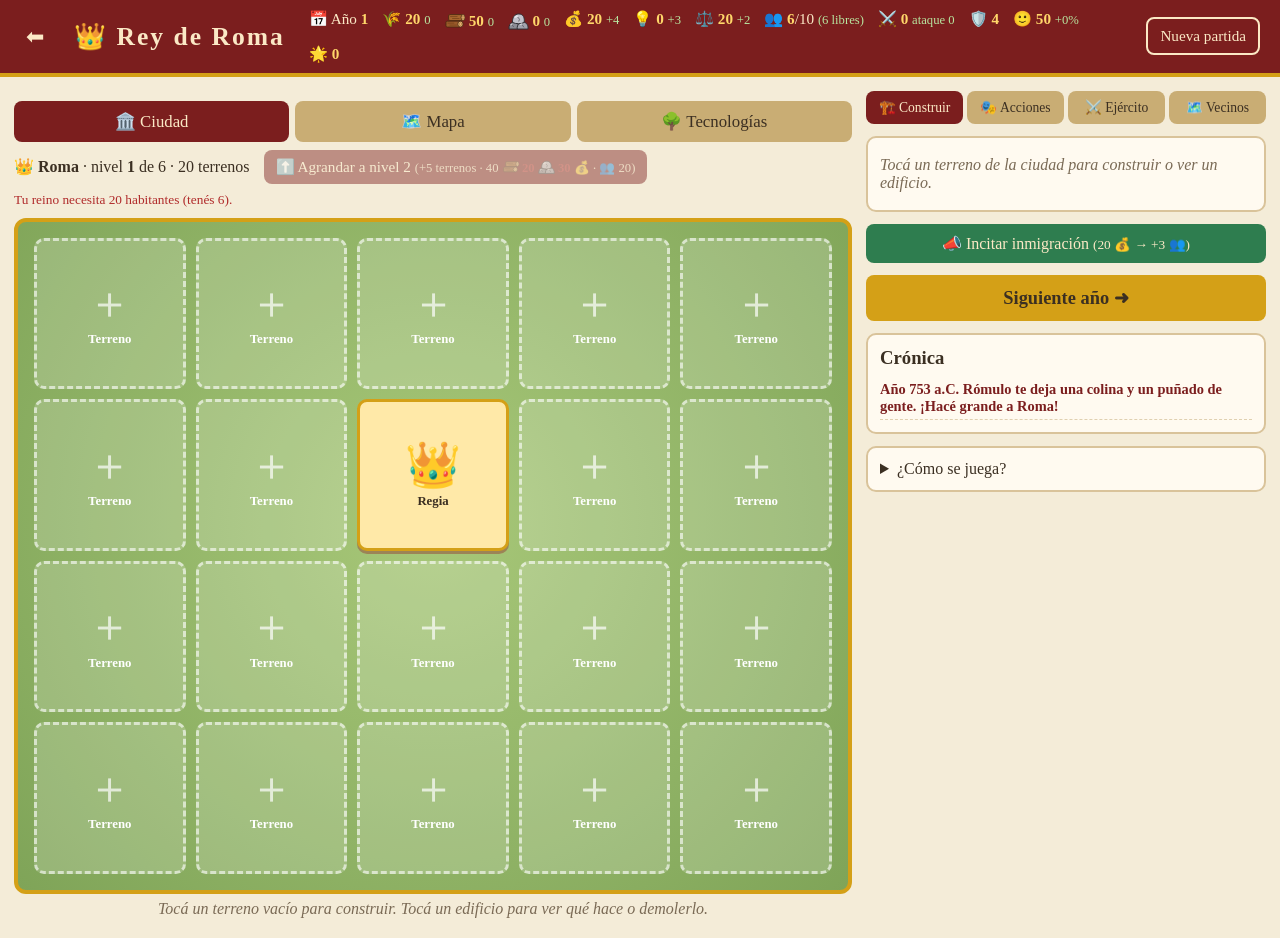
==== ciudad.html @ a1ee4f92 "Trirremes: barcos que se hacen en el Puerto y llevan soldados para atacar por mar Co-Authored-By: Cl" ====
<!DOCTYPE html>
<html lang="es">
<head>
  <meta charset="UTF-8">
  <meta name="viewport" content="width=device-width, initial-scale=1">
  <title>Imperium – Rey de Roma</title>
  <!-- Se cargan con la hora en la dirección para que el navegador nunca use copias viejas de los archivos -->
  <script>
    for (const f of ["css/estilo.css", "css/ciudad.css"]) document.write(`<link rel="stylesheet" href="${f}?v=${Date.now()}">`);
  </script>
</head>
<body>
  <header>
    <a href="index.html" class="volver" title="Volver al menú">⬅</a>
    <h1 id="titulo">👑 Rey de Roma</h1>
    <div class="stats" id="recursos"></div>
    <button id="btn-nueva" class="secundario">Nueva partida</button>
  </header>

  <main>
    <section>
      <div id="alertas"></div>
      <nav class="vistas">
        <button data-vista="ciudad">🏛️ Ciudad</button>
        <button data-vista="mapa">🗺️ Mapa</button>
        <button data-vista="arbol">🌳 Tecnologías</button>
      </nav>
      <div id="vista-ciudad">
        <nav id="ciudades" class="periodos"></nav>
        <div id="nivel-ciudad"></div>
        <div id="ciudad"></div>
        <p class="ayuda centrado">Tocá un terreno vacío para construir. Tocá un edificio para ver qué hace o demolerlo.</p>
      </div>
      <div id="vista-mapa" class="oculto">
        <div id="mapa-marco">
          <canvas id="mapa"></canvas>
          <div class="mapa-zoom">
            <button data-zoom="1" title="Acercar">＋</button>
            <button data-zoom="-1" title="Alejar">－</button>
            <button data-zoom="0" title="Volver a Roma">👑</button>
            <button data-zoom="2" title="Ver toda Europa">🌍</button>
          </div>
        </div>
        <p class="ayuda centrado">Acercá o alejá con la rueda del mouse (o pellizcando con dos dedos) y arrastrá para moverte.</p>
        <div id="mapa-info" class="caja"></div>
      </div>
      <div id="vista-arbol" class="oculto">
        <div id="arbol"></div>
        <div id="arbol-info" class="caja"></div>
      </div>
    </section>

    <aside id="panel">
      <nav class="pestanias">
        <button data-pestania="construir">🏗️ Construir</button>
        <button data-pestania="acciones">🎭 Acciones</button>
        <button data-pestania="ejercito">⚔️ Ejército</button>
        <button data-pestania="vecinos">🗺️ Vecinos</button>
      </nav>
      <div id="contenido" class="caja"></div>

      <button id="btn-inmigracion" title="Pagás oro y llega gente nueva a vivir a Roma (una vez por año, si hay lugar en las casas)">📣 Incitar inmigración</button>
      <button id="btn-turno" class="grande">Siguiente año ➜</button>

      <div class="caja">
        <h3>Crónica</h3>
        <ul id="log"></ul>
      </div>

      <details class="caja">
        <summary>¿Cómo se juega?</summary>
        <ul class="reglas">
          <li>Sos el <b>rey de Roma</b>. Empezás solo con tu palacio (👑) y un puñado de habitantes.</li>
          <li><b>Construí</b> en los terrenos vacíos: granjas para comer, aserraderos para madera, casas para que llegue más gente.</li>
          <li>Casi todos los edificios necesitan <b>habitantes libres</b> que trabajen ahí. Sin gente, no producen.</li>
          <li>Para <b>cambiar de lugar un edificio</b>, arrastralo con el mouse a otro terreno, o tocalo, apretá <b>↔️ Mover</b> y tocá el terreno nuevo. Es gratis.</li>
          <li>Con <b>📣 Incitar inmigración</b> pagás oro y llega gente nueva (una vez por año, si hay lugar en las casas).</li>
          <li>Roma pasa por <b>tres períodos</b>: 👑 Monarquía, 🏛️ República y 🦅 Imperio. En el árbol 🌳 solo ves las tecnologías de tu período. La última de cada uno (🗳️ <b>Democracia</b> en la Monarquía, 🌿 <b>Principado</b> en la República) te deja proclamar el siguiente. Para el Imperio, además, tenés que investigar <b>todas</b> las tecnologías de la República y haber conquistado 2 pueblos.</li>
          <li>Con el <b>conocimiento 💡</b> investigás tecnologías que desbloquean edificios y tropas mejores. En <b>🌳 Tecnologías</b> ves el árbol completo: elegí una tecnología lejana como <b>🎯 meta</b> y se van investigando solas las del camino a medida que juntás conocimiento.</li>
          <li>Con un <b>Cuartel</b> entrenás soldados. Cada soldado es un habitante menos y come 1 de comida por año.</li>
          <li>En el <b>🗺️ Mapa</b> al principio solo ves tu territorio y lo que está pegado. Tocá una zona oscura de borde dorado y apretá <b>🧭 Explorar</b>: un habitante libre sale de viaje y, cuando vuelve, descubre esa zona. Solo podés pelear con los pueblos que ya descubriste.</li>
          <li>El mapa es toda Europa: cada pueblo tiene su territorio con su color, y el de Roma es naranja. Para quitarle tierras a un pueblo, <b>declarale la guerra</b> (en el mapa o en la pestaña Vecinos) y tocá una zona suya pegada a la tuya: <b>⚔️ Atacar esta zona</b>. Elegís cuántos soldados mandás: los que pelean descansan hasta el año siguiente, y con los que quedan podés atacar otra zona. Si ganás, la zona pasa a ser tuya. Quedarte con una zona cuesta <b>⚖️ poder político</b> (10 cada zona; la capital, más cuanto más territorio tenga el pueblo), así que elegí bien cuáles conquistar. El poder político lo dan la Regia, las plazas, los templos y el Foro. Si tomás su <b>capital</b>, el pueblo se rinde entero y te paga tributo. Las islas y las costas lejanas solo se alcanzan <b>por mar</b>: necesitás ⛵ Navegación, un ⚓ Puerto y 🚢 trirremes (se hacen en la pestaña Ejército). Cada barco lleva 5 soldados; si perdés la batalla, se hunde la mitad.</li>
          <li>En el <b>🗺️ Mapa</b> también podés <b>fundar ciudades nuevas</b>: tocá una casilla de tu territorio (que no sea montaña, y no pegada a otra ciudad) y apretá <b>🏘️ Fundar</b>. Cada ciudad trae más terrenos para construir; los recursos y los habitantes se comparten entre todas. Pasás de una a otra con los botones de arriba de la ciudad. Cada ciudad puede tener <b>todo lo que tiene Roma</b>, también su propio Cuartel, Muralla o Anfiteatro (uno por ciudad). La muralla de cada ciudad la defiende a ella.</li>
          <li><b>⬆️ Agrandar</b>: arriba de cada ciudad está su nivel. Subirla de nivel cuesta recursos, pide que tu reino tenga cierta cantidad de habitantes y le suma una fila de terrenos nuevos. Roma empieza más grande (20 terrenos) y llega hasta nivel 6; las ciudades fundadas empiezan con 10 y llegan hasta nivel 4.</li>
          <li>Algunos <b>pueblos vecinos</b> (umbros, etruscos, samnitas y celtas) te declaran la guerra solos y cada tanto marchan sobre Roma, sobre tus otras ciudades o sobre una zona tuya pegada a su territorio para recuperarla: te avisan 2 años antes. Los demás viven en paz hasta que vos les declares la guerra; desde ahí, también te atacan.</li>
          <li>Si te ganan, <b>saquean</b> la ciudad (en Roma te roban la mitad de todo) o te quitan la zona, y el pueblo pierde confianza en vos. <b>Cuidado:</b> si llegan a Roma con el doble de fuerza que tu defensa, la toman y perdés la partida.</li>
          <li>El <b>😊 apoyo popular</b> (de 0 a 100) cambia cuánto rinde todo: con mucho apoyo los edificios y los impuestos dan más; con poco, dan menos. Lo suben la <b>muralla</b>, los templos y los grandes edificios, rechazar ataques y conquistar pueblos. Lo bajan los saqueos, las derrotas y el hambre. Con el tiempo el apoyo vuelve de a poco a su nivel normal. <b>Cuidado:</b> si el apoyo baja a 10, el pueblo se rebela y perdés la partida.
          <li>En <b>🎭 Acciones</b> podés ganarte al pueblo (repartir pan, fiestas, juegos) pagando recursos, o exprimirlo (impuestos especiales, requisar cosechas, trabajos forzados) a cambio de apoyo. Cada acción tarda unos años en poder repetirse.</li>
          <li>Podés <b>atacarlos</b>. Si los conquistás, te pagan tributo para siempre.</li>
          <li>La <b>🌟 fama</b> (de 0 a 100) dice qué tan conocida es Roma. La suben las conquistas, rechazar ataques, las grandes obras y los nuevos períodos; la bajan los saqueos y las derrotas. Cuanta más fama, más habitantes y más oro llegan por año. Desde 50 de fama, los pueblos en paz que conocés (y que tengan un ejército más chico que tu fama) pueden <b>unirse a Roma sin pelear</b>.</li>
          <li>El <b>🏟️ Coliseo</b> es una gran obra: se desbloquea con 🎭 Pan y circo, solo se construye en Roma y hay uno solo. Da mucho apoyo y mucha fama.</li>
          <li>Truco: si atacás a un pueblo mientras su ejército marcha hacia Roma, su ciudad está casi vacía.</li>
          <li><b>Ganás</b> si conquistás a los cuatro pueblos vecinos.</li>
        </ul>
      </details>
    </aside>
  </main>

  <div id="modal" class="oculto">
    <div class="cartel-caja" id="modal-caja"></div>
  </div>

  <script>
    for (const f of ["data/mapa-europa.js", "data/ciudad.js", "js/ciudad-reglas.js", "js/ciudad.js"]) document.write(`<script src="${f}?v=${Date.now()}"><\/script>`);
  </script>
</body>
</html>
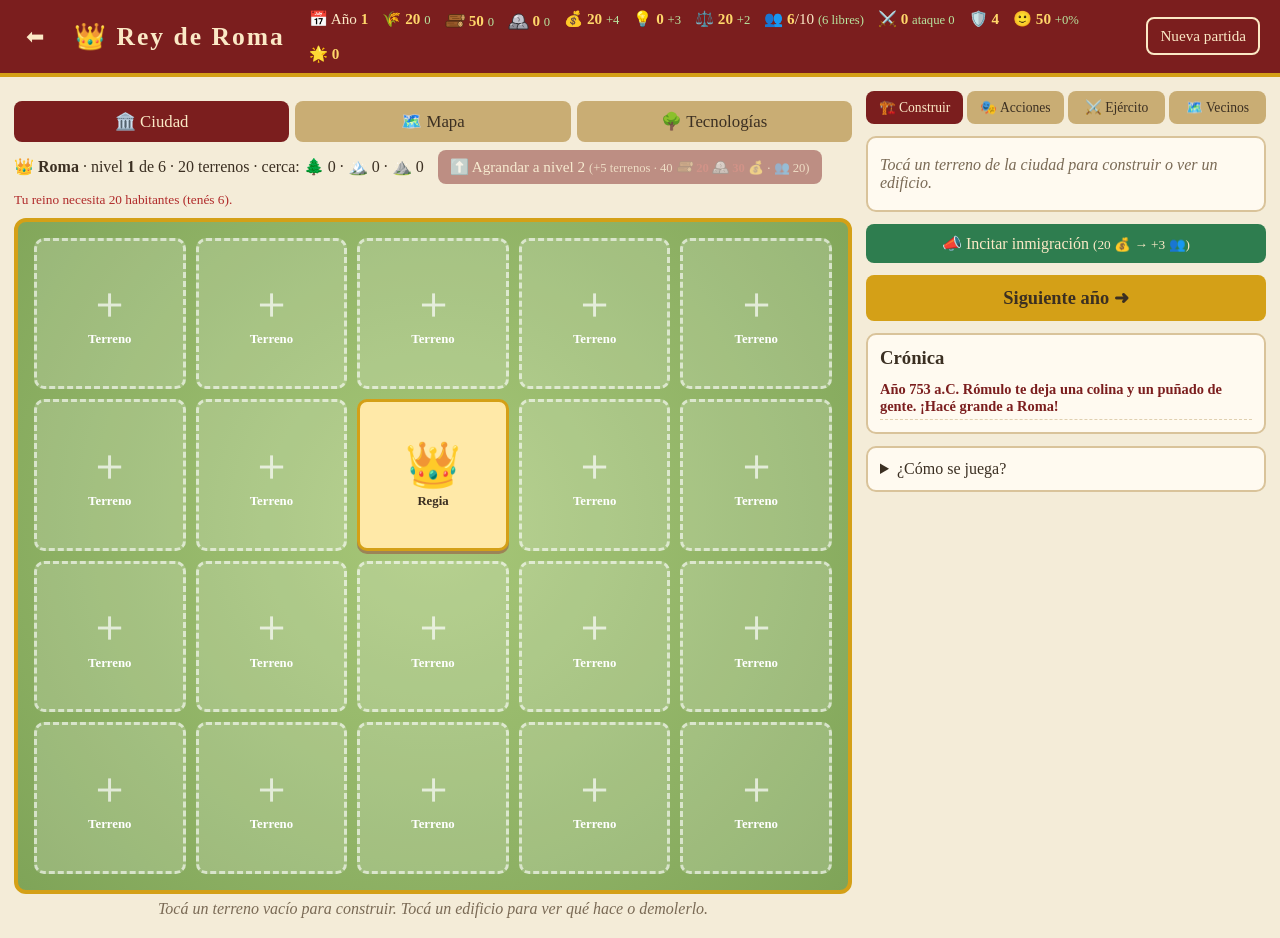
==== commit 8cddf7c1: "Mapa nuevo del mundo antiguo: de Hispania hasta China, con 10 pueblos nuevos Co-Authored-By: Claude " ====
--- a/ciudad.html
+++ b/ciudad.html
@@ -38,7 +38,7 @@
             <button data-zoom="1" title="Acercar">＋</button>
             <button data-zoom="-1" title="Alejar">－</button>
             <button data-zoom="0" title="Volver a Roma">👑</button>
-            <button data-zoom="2" title="Ver toda Europa">🌍</button>
+            <button data-zoom="2" title="Ver todo el mapa">🌍</button>
           </div>
         </div>
         <p class="ayuda centrado">Acercá o alejá con la rueda del mouse (o pellizcando con dos dedos) y arrastrá para moverte.</p>
@@ -79,7 +79,7 @@
           <li>Con el <b>conocimiento 💡</b> investigás tecnologías que desbloquean edificios y tropas mejores. En <b>🌳 Tecnologías</b> ves el árbol completo: elegí una tecnología lejana como <b>🎯 meta</b> y se van investigando solas las del camino a medida que juntás conocimiento.</li>
           <li>Con un <b>Cuartel</b> entrenás soldados. Cada soldado es un habitante menos y come 1 de comida por año.</li>
           <li>En el <b>🗺️ Mapa</b> al principio solo ves tu territorio y lo que está pegado. Tocá una zona oscura de borde dorado y apretá <b>🧭 Explorar</b>: un habitante libre sale de viaje y, cuando vuelve, descubre esa zona. Solo podés pelear con los pueblos que ya descubriste.</li>
-          <li>El mapa es toda Europa: cada pueblo tiene su territorio con su color, y el de Roma es naranja. Para quitarle tierras a un pueblo, <b>declarale la guerra</b> (en el mapa o en la pestaña Vecinos) y tocá una zona suya pegada a la tuya: <b>⚔️ Atacar esta zona</b>. Elegís cuántos soldados mandás: los que pelean descansan hasta el año siguiente, y con los que quedan podés atacar otra zona. Si ganás, la zona pasa a ser tuya. Quedarte con una zona cuesta <b>⚖️ poder político</b> (10 cada zona; la capital, más cuanto más territorio tenga el pueblo), así que elegí bien cuáles conquistar. El poder político lo dan la Regia, las plazas, los templos y el Foro. Si tomás su <b>capital</b>, el pueblo se rinde entero y te paga tributo. Las islas y las costas lejanas solo se alcanzan <b>por mar</b>: necesitás ⛵ Navegación, un ⚓ Puerto y 🚢 trirremes (se hacen en la pestaña Ejército). Cada barco lleva 5 soldados; si perdés la batalla, se hunde la mitad.</li>
+          <li>El mapa va de Hispania hasta China: cada pueblo tiene su territorio con su color, y el de Roma es rojo. Para quitarle tierras a un pueblo, <b>declarale la guerra</b> (en el mapa o en la pestaña Vecinos) y tocá una zona suya pegada a la tuya: <b>⚔️ Atacar esta zona</b>. Elegís cuántos soldados mandás: los que pelean descansan hasta el año siguiente, y con los que quedan podés atacar otra zona. Si ganás, la zona pasa a ser tuya. Quedarte con una zona cuesta <b>⚖️ poder político</b> (10 cada zona; la capital, más cuanto más territorio tenga el pueblo), así que elegí bien cuáles conquistar. El poder político lo dan la Regia, las plazas, los templos y el Foro. Si tomás su <b>capital</b>, el pueblo se rinde entero y te paga tributo. Las islas y las costas lejanas solo se alcanzan <b>por mar</b>: necesitás ⛵ Navegación, un ⚓ Puerto y 🚢 trirremes (se hacen en la pestaña Ejército). Cada barco lleva 5 soldados; si perdés la batalla, se hunde la mitad.</li>
           <li>En el <b>🗺️ Mapa</b> también podés <b>fundar ciudades nuevas</b>: tocá una casilla de tu territorio (que no sea montaña, y no pegada a otra ciudad) y apretá <b>🏘️ Fundar</b>. Cada ciudad trae más terrenos para construir; los recursos y los habitantes se comparten entre todas. Pasás de una a otra con los botones de arriba de la ciudad. Cada ciudad puede tener <b>todo lo que tiene Roma</b>, también su propio Cuartel, Muralla o Anfiteatro (uno por ciudad). La muralla de cada ciudad la defiende a ella.</li>
           <li><b>⬆️ Agrandar</b>: arriba de cada ciudad está su nivel. Subirla de nivel cuesta recursos, pide que tu reino tenga cierta cantidad de habitantes y le suma una fila de terrenos nuevos. Roma empieza más grande (20 terrenos) y llega hasta nivel 6; las ciudades fundadas empiezan con 10 y llegan hasta nivel 4.</li>
           <li>Algunos <b>pueblos vecinos</b> (umbros, etruscos, samnitas y celtas) te declaran la guerra solos y cada tanto marchan sobre Roma, sobre tus otras ciudades o sobre una zona tuya pegada a su territorio para recuperarla: te avisan 2 años antes. Los demás viven en paz hasta que vos les declares la guerra; desde ahí, también te atacan.</li>
@@ -101,7 +101,7 @@
   </div>
 
   <script>
-    for (const f of ["data/mapa-europa.js", "data/ciudad.js", "js/ciudad-reglas.js", "js/ciudad.js"]) document.write(`<script src="${f}?v=${Date.now()}"><\/script>`);
+    for (const f of ["data/mapa-mundo.js", "data/ciudad.js", "js/ciudad-reglas.js", "js/ciudad.js"]) document.write(`<script src="${f}?v=${Date.now()}"><\/script>`);
   </script>
 </body>
 </html>
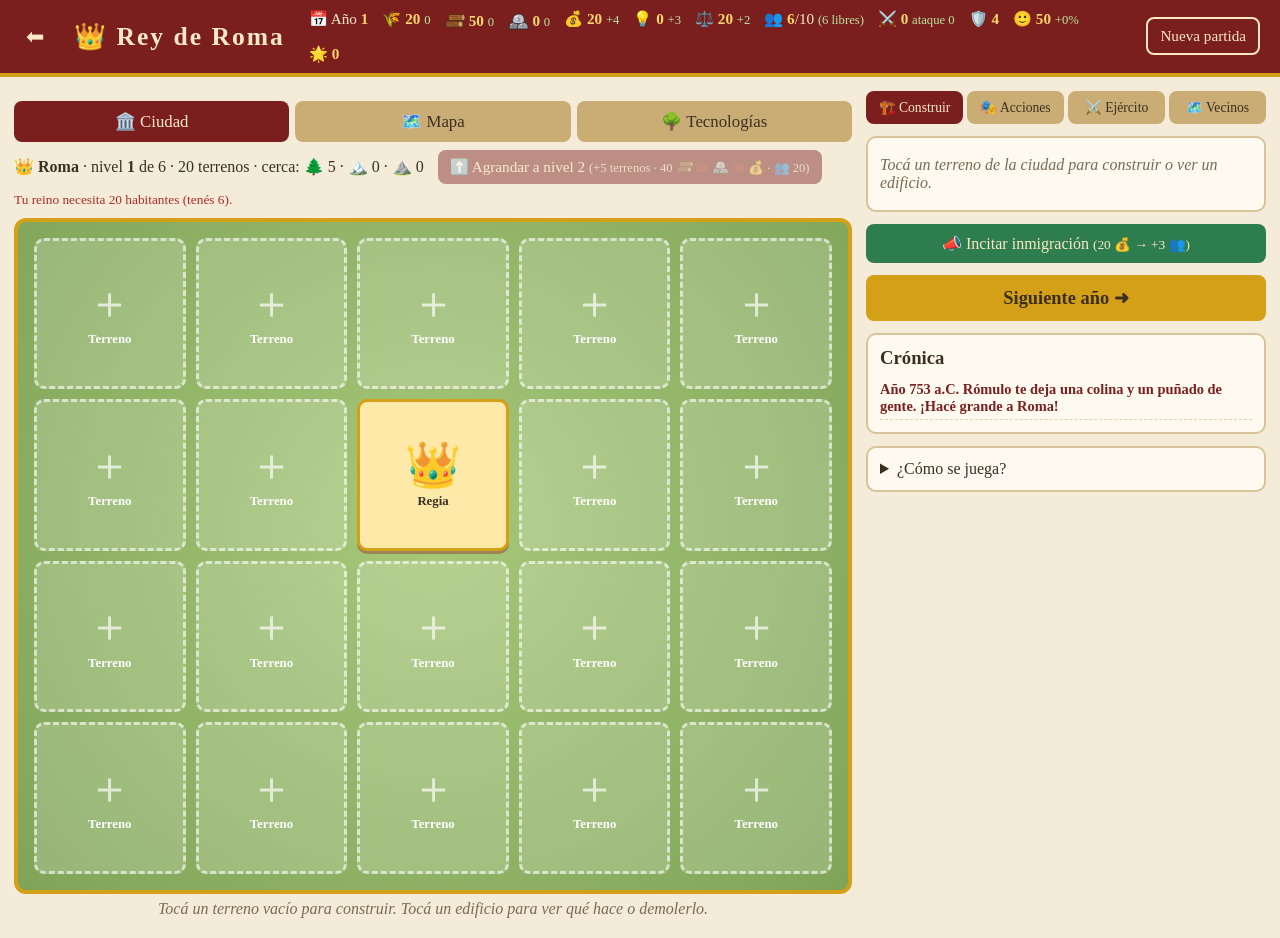
==== commit da874a12: "Se puede ocupar la tierra de nadie sin pelear Co-Authored-By: Claude Opus 5.5 <noreply@anthropic.com" ====
--- a/ciudad.html
+++ b/ciudad.html
@@ -14,6 +14,7 @@
     <a href="index.html" class="volver" title="Volver al menú">⬅</a>
     <h1 id="titulo">👑 Rey de Roma</h1>
     <div class="stats" id="recursos"></div>
+    <button id="btn-partidas" class="secundario oculto" title="Partidas guardadas">📚 Partidas</button>
     <button id="btn-nueva" class="secundario">Nueva partida</button>
   </header>
 
@@ -80,6 +81,7 @@
           <li>Con un <b>Cuartel</b> entrenás soldados. Cada soldado es un habitante menos y come 1 de comida por año.</li>
           <li>En el <b>🗺️ Mapa</b> al principio solo ves tu territorio y lo que está pegado. Tocá una zona oscura de borde dorado y apretá <b>🧭 Explorar</b>: un habitante libre sale de viaje y, cuando vuelve, descubre esa zona. Solo podés pelear con los pueblos que ya descubriste.</li>
           <li>El mapa va de Hispania hasta China: cada pueblo tiene su territorio con su color, y el de Roma es rojo. Para quitarle tierras a un pueblo, <b>declarale la guerra</b> (en el mapa o en la pestaña Vecinos) y tocá una zona suya pegada a la tuya: <b>⚔️ Atacar esta zona</b>. Elegís cuántos soldados mandás: los que pelean descansan hasta el año siguiente, y con los que quedan podés atacar otra zona. Si ganás, la zona pasa a ser tuya. Quedarte con una zona cuesta <b>⚖️ poder político</b> (10 cada zona; la capital, más cuanto más territorio tenga el pueblo), así que elegí bien cuáles conquistar. El poder político lo dan la Regia, las plazas, los templos y el Foro. Si tomás su <b>capital</b>, el pueblo se rinde entero y te paga tributo. Las islas y las costas lejanas solo se alcanzan <b>por mar</b>: necesitás ⛵ Navegación, un ⚓ Puerto y 🚢 trirremes (se hacen en la pestaña Ejército). Cada barco lleva 5 soldados; si perdés la batalla, se hunde la mitad.</li>
+          <li>La <b>tierra de nadie</b> (gris) no es de ningún pueblo: tocá una zona pegada a la tuya y apretá <b>🚩 Ocupar zona</b>. No hay que pelear: cuesta 5 ⚖️ poder político y 15 🌾 comida. Si queda del otro lado del mar, además usa un 🚢 barco ese año.</li>
           <li>En el <b>🗺️ Mapa</b> también podés <b>fundar ciudades nuevas</b>: tocá una casilla de tu territorio (que no sea montaña, y no pegada a otra ciudad) y apretá <b>🏘️ Fundar</b>. Cada ciudad trae más terrenos para construir; los recursos y los habitantes se comparten entre todas. Pasás de una a otra con los botones de arriba de la ciudad. Cada ciudad puede tener <b>todo lo que tiene Roma</b>, también su propio Cuartel, Muralla o Anfiteatro (uno por ciudad). La muralla de cada ciudad la defiende a ella.</li>
           <li><b>⬆️ Agrandar</b>: arriba de cada ciudad está su nivel. Subirla de nivel cuesta recursos, pide que tu reino tenga cierta cantidad de habitantes y le suma una fila de terrenos nuevos. Roma empieza más grande (20 terrenos) y llega hasta nivel 6; las ciudades fundadas empiezan con 10 y llegan hasta nivel 4.</li>
           <li>Algunos <b>pueblos vecinos</b> (umbros, etruscos, samnitas y celtas) te declaran la guerra solos y cada tanto marchan sobre Roma, sobre tus otras ciudades o sobre una zona tuya pegada a su territorio para recuperarla: te avisan 2 años antes. Los demás viven en paz hasta que vos les declares la guerra; desde ahí, también te atacan.</li>
@@ -90,7 +92,7 @@
           <li>La <b>🌟 fama</b> (de 0 a 100) dice qué tan conocida es Roma. La suben las conquistas, rechazar ataques, las grandes obras y los nuevos períodos; la bajan los saqueos y las derrotas. Cuanta más fama, más habitantes y más oro llegan por año. Desde 50 de fama, los pueblos en paz que conocés (y que tengan un ejército más chico que tu fama) pueden <b>unirse a Roma sin pelear</b>.</li>
           <li>El <b>🏟️ Coliseo</b> es una gran obra: se desbloquea con 🎭 Pan y circo, solo se construye en Roma y hay uno solo. Da mucho apoyo y mucha fama.</li>
           <li>Truco: si atacás a un pueblo mientras su ejército marcha hacia Roma, su ciudad está casi vacía.</li>
-          <li><b>Ganás</b> si conquistás a los cuatro pueblos vecinos.</li>
+          <li><b>Ganás</b> si conquistás a todos los pueblos del Mediterráneo. Los que quedan lejos (Britania, Germania, Dacia, Kush, Damot, la India y China) no hacen falta.</li>
         </ul>
       </details>
     </aside>
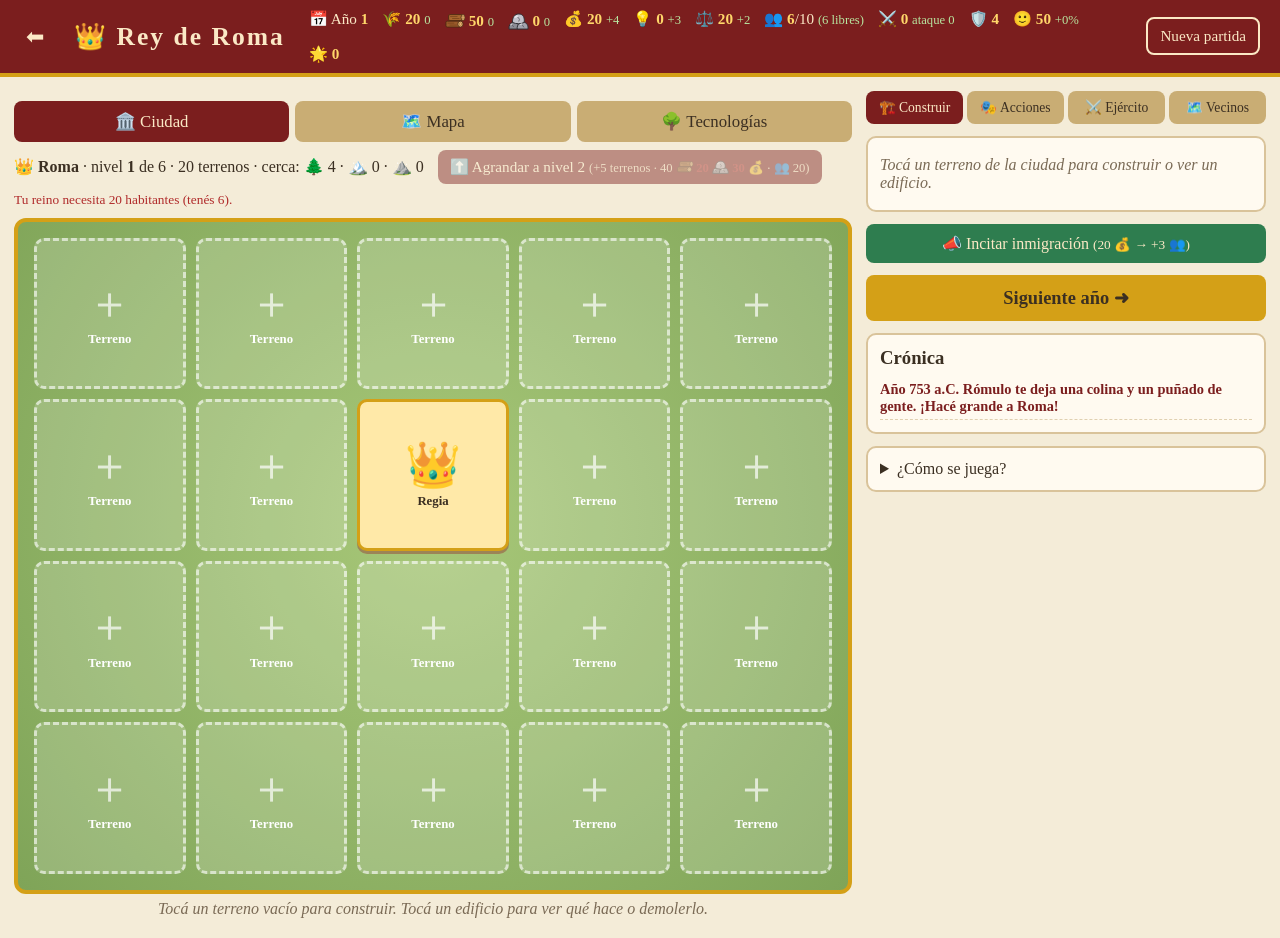
==== commit d5d3efe1: "Para ocupar tierra de nadie hay que investigar Colonización Co-Authored-By: Claude Opus 5.5 <noreply" ====
--- a/ciudad.html
+++ b/ciudad.html
@@ -81,7 +81,7 @@
           <li>Con un <b>Cuartel</b> entrenás soldados. Cada soldado es un habitante menos y come 1 de comida por año.</li>
           <li>En el <b>🗺️ Mapa</b> al principio solo ves tu territorio y lo que está pegado. Tocá una zona oscura de borde dorado y apretá <b>🧭 Explorar</b>: un habitante libre sale de viaje y, cuando vuelve, descubre esa zona. Solo podés pelear con los pueblos que ya descubriste.</li>
           <li>El mapa va de Hispania hasta China: cada pueblo tiene su territorio con su color, y el de Roma es rojo. Para quitarle tierras a un pueblo, <b>declarale la guerra</b> (en el mapa o en la pestaña Vecinos) y tocá una zona suya pegada a la tuya: <b>⚔️ Atacar esta zona</b>. Elegís cuántos soldados mandás: los que pelean descansan hasta el año siguiente, y con los que quedan podés atacar otra zona. Si ganás, la zona pasa a ser tuya. Quedarte con una zona cuesta <b>⚖️ poder político</b> (10 cada zona; la capital, más cuanto más territorio tenga el pueblo), así que elegí bien cuáles conquistar. El poder político lo dan la Regia, las plazas, los templos y el Foro. Si tomás su <b>capital</b>, el pueblo se rinde entero y te paga tributo. Las islas y las costas lejanas solo se alcanzan <b>por mar</b>: necesitás ⛵ Navegación, un ⚓ Puerto y 🚢 trirremes (se hacen en la pestaña Ejército). Cada barco lleva 5 soldados; si perdés la batalla, se hunde la mitad.</li>
-          <li>La <b>tierra de nadie</b> (gris) no es de ningún pueblo: tocá una zona pegada a la tuya y apretá <b>🚩 Ocupar zona</b>. No hay que pelear: cuesta 5 ⚖️ poder político y 15 🌾 comida. Si queda del otro lado del mar, además usa un 🚢 barco ese año.</li>
+          <li>La <b>tierra de nadie</b> (gris) no es de ningún pueblo. Cuando investigues <b>🚩 Colonización</b>, tocá una zona pegada a la tuya y apretá <b>🚩 Ocupar zona</b>. No hay que pelear: cuesta 5 ⚖️ poder político y 15 🌾 comida. Si queda del otro lado del mar, además usa un 🚢 barco ese año.</li>
           <li>En el <b>🗺️ Mapa</b> también podés <b>fundar ciudades nuevas</b>: tocá una casilla de tu territorio (que no sea montaña, y no pegada a otra ciudad) y apretá <b>🏘️ Fundar</b>. Cada ciudad trae más terrenos para construir; los recursos y los habitantes se comparten entre todas. Pasás de una a otra con los botones de arriba de la ciudad. Cada ciudad puede tener <b>todo lo que tiene Roma</b>, también su propio Cuartel, Muralla o Anfiteatro (uno por ciudad). La muralla de cada ciudad la defiende a ella.</li>
           <li><b>⬆️ Agrandar</b>: arriba de cada ciudad está su nivel. Subirla de nivel cuesta recursos, pide que tu reino tenga cierta cantidad de habitantes y le suma una fila de terrenos nuevos. Roma empieza más grande (20 terrenos) y llega hasta nivel 6; las ciudades fundadas empiezan con 10 y llegan hasta nivel 4.</li>
           <li>Algunos <b>pueblos vecinos</b> (umbros, etruscos, samnitas y celtas) te declaran la guerra solos y cada tanto marchan sobre Roma, sobre tus otras ciudades o sobre una zona tuya pegada a su territorio para recuperarla: te avisan 2 años antes. Los demás viven en paz hasta que vos les declares la guerra; desde ahí, también te atacan.</li>
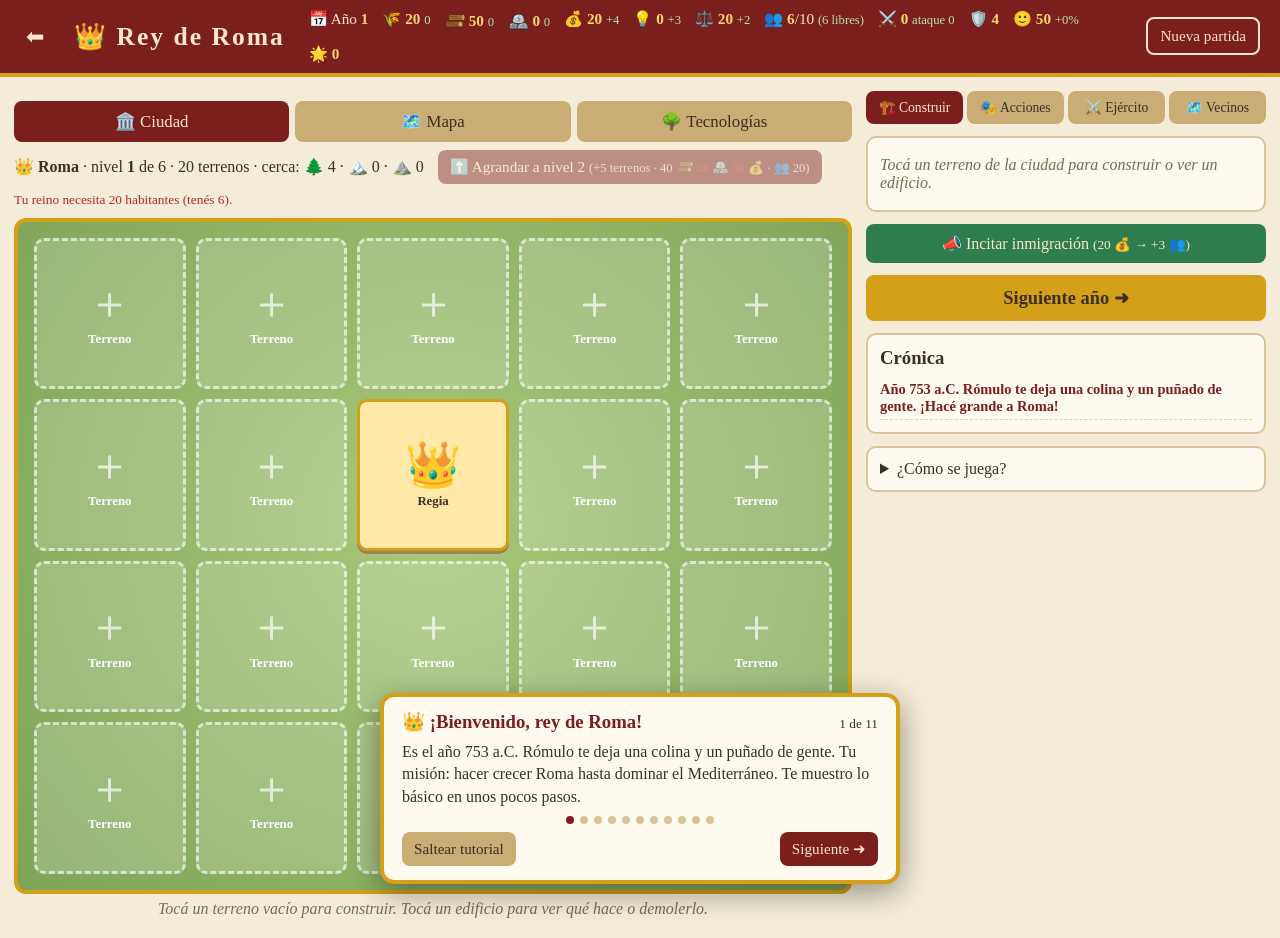
==== commit a5a0fdbb: "Tutorial paso a paso al empezar cada partida de Rey de Roma Co-Authored-By: Claude Opus 5.5 <noreply" ====
--- a/ciudad.html
+++ b/ciudad.html
@@ -70,6 +70,7 @@
 
       <details class="caja">
         <summary>¿Cómo se juega?</summary>
+        <button data-accion="tutorial" class="claro">🎓 Ver el tutorial</button>
         <ul class="reglas">
           <li>Sos el <b>rey de Roma</b>. Empezás solo con tu palacio (👑) y un puñado de habitantes.</li>
           <li><b>Construí</b> en los terrenos vacíos: granjas para comer, aserraderos para madera, casas para que llegue más gente.</li>
@@ -98,12 +99,14 @@
     </aside>
   </main>
 
+  <div id="tutorial" class="oculto"></div>
+
   <div id="modal" class="oculto">
     <div class="cartel-caja" id="modal-caja"></div>
   </div>
 
   <script>
-    for (const f of ["data/mapa-mundo.js", "data/ciudad.js", "js/ciudad-reglas.js", "js/ciudad.js"]) document.write(`<script src="${f}?v=${Date.now()}"><\/script>`);
+    for (const f of ["data/mapa-mundo.js", "data/ciudad.js", "data/tutorial.js", "js/ciudad-reglas.js", "js/tutorial.js", "js/ciudad.js"]) document.write(`<script src="${f}?v=${Date.now()}"><\/script>`);
   </script>
 </body>
 </html>
